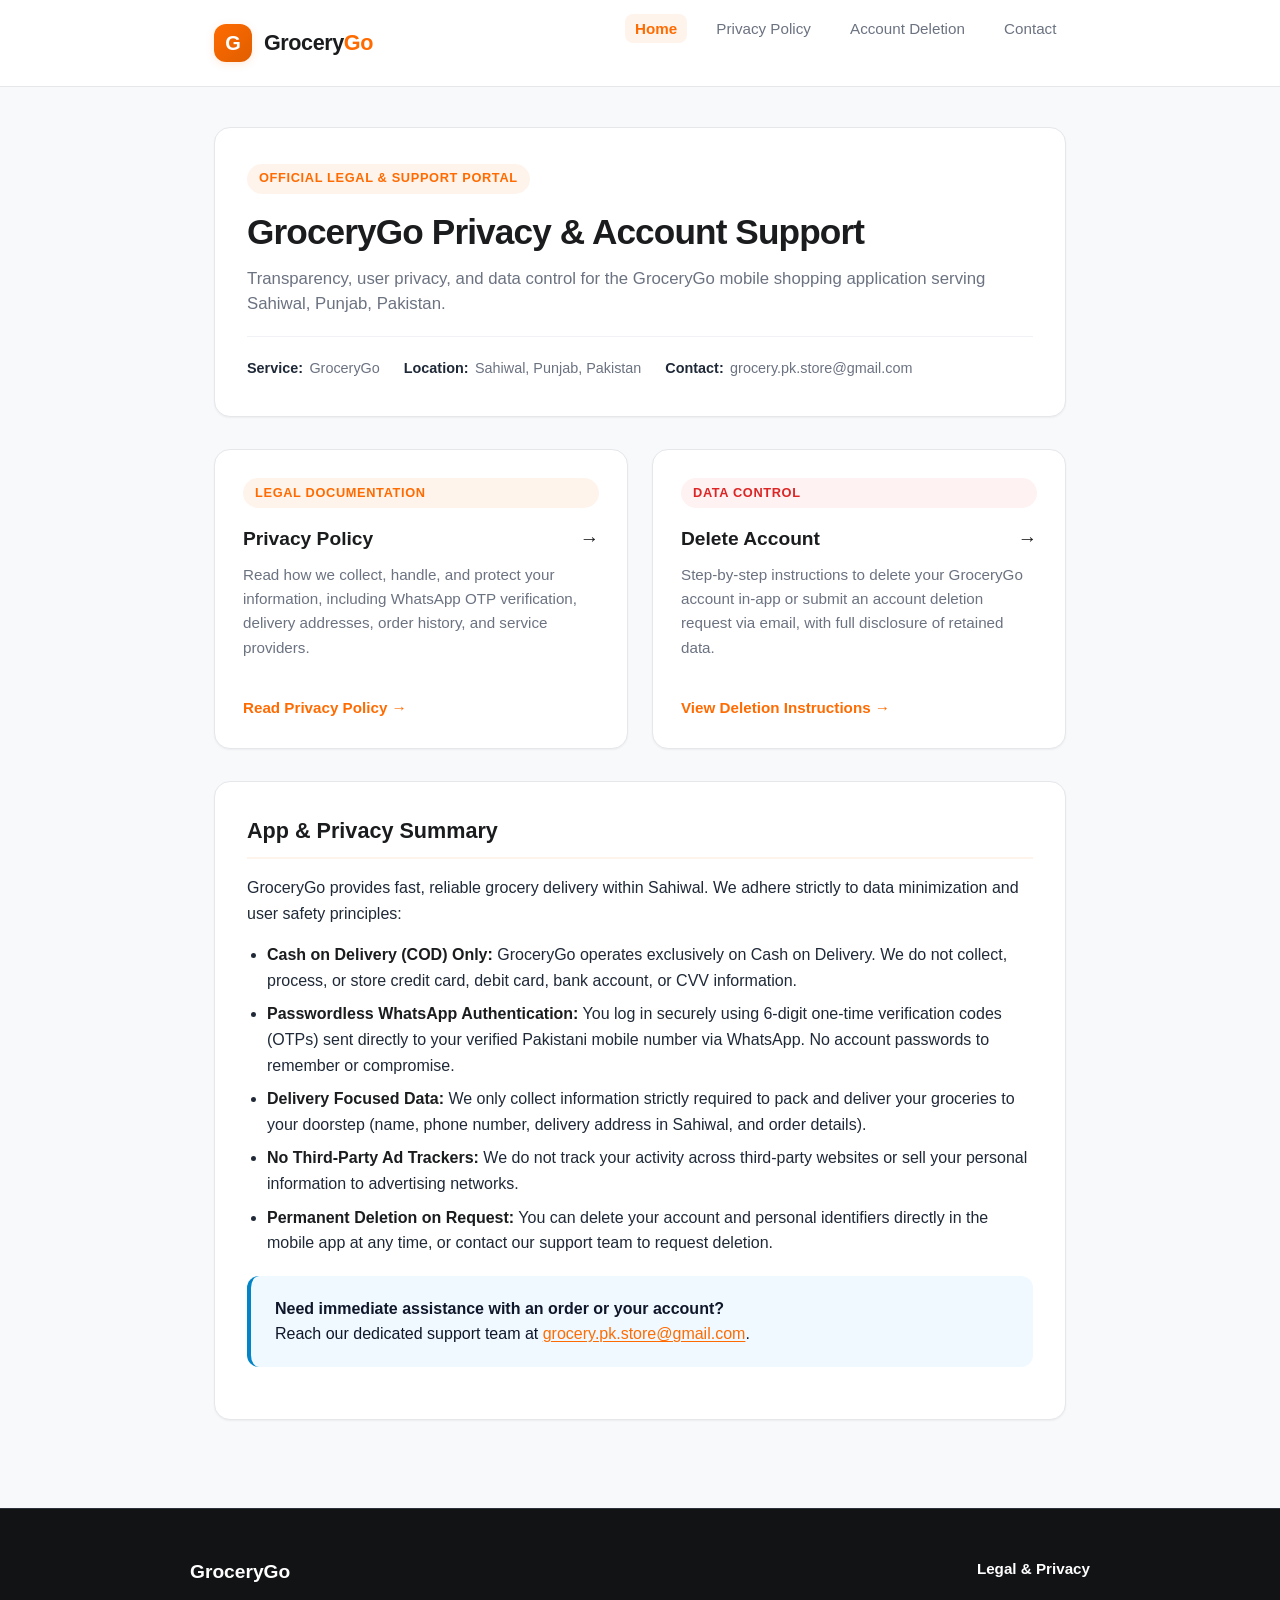
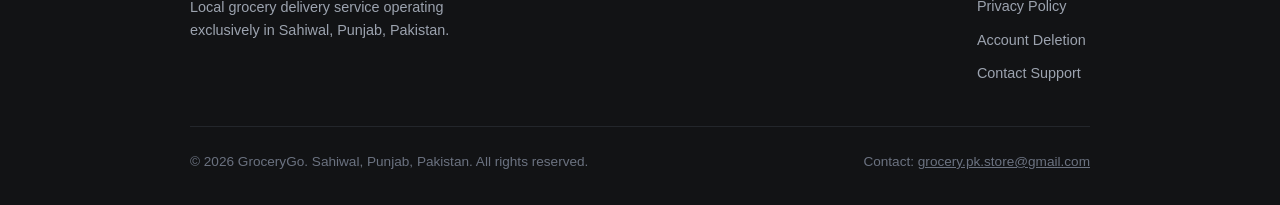
==== index.html @ 457ca1a8 "feat: add GroceryGo privacy and account deletion website" ====
﻿<!DOCTYPE html>
<html lang="en">
<head>
  <meta charset="UTF-8">
  <meta name="viewport" content="width=device-width, initial-scale=1.0">
  <title>GroceryGo — Privacy, Legal &amp; Account Support</title>
  <meta name="description" content="Official privacy policy, account deletion instructions, and legal support for the GroceryGo mobile application in Sahiwal, Punjab, Pakistan.">
  <link rel="stylesheet" href="styles.css">
</head>
<body>

  <!-- Site Navigation Header -->
  <header class="site-header">
    <div class="header-container">
      <a href="index.html" class="brand-link" aria-label="GroceryGo Home">
        <div class="brand-icon">G</div>
        <div class="brand-text">Grocery<span>Go</span></div>
      </a>
      <nav aria-label="Main Navigation">
        <ul class="nav-links">
          <li><a href="index.html" class="active">Home</a></li>
          <li><a href="privacy.html">Privacy Policy</a></li>
          <li><a href="delete-account.html">Account Deletion</a></li>
          <li><a href="mailto:grocery.pk.store@gmail.com">Contact</a></li>
        </ul>
      </nav>
    </div>
  </header>

  <!-- Main Content -->
  <main class="main-content">
    
    <!-- Hero Card -->
    <section class="hero-card">
      <span class="badge badge-primary">Official Legal &amp; Support Portal</span>
      <h1>GroceryGo Privacy &amp; Account Support</h1>
      <p class="subtitle">
        Transparency, user privacy, and data control for the GroceryGo mobile shopping application serving Sahiwal, Punjab, Pakistan.
      </p>
      <div class="meta-row">
        <div class="meta-item">
          <strong>Service:</strong> GroceryGo
        </div>
        <div class="meta-item">
          <strong>Location:</strong> Sahiwal, Punjab, Pakistan
        </div>
        <div class="meta-item">
          <strong>Contact:</strong> grocery.pk.store@gmail.com
        </div>
      </div>
    </section>

    <!-- Quick Navigation Action Cards -->
    <section class="grid-2">
      
      <!-- Privacy Policy Card -->
      <a href="privacy.html" class="action-card">
        <span class="badge badge-primary">Legal Documentation</span>
        <h3>Privacy Policy <span>&rarr;</span></h3>
        <p>
          Read how we collect, handle, and protect your information, including WhatsApp OTP verification, delivery addresses, order history, and service providers.
        </p>
        <span class="card-cta">Read Privacy Policy &rarr;</span>
      </a>

      <!-- Account Deletion Card -->
      <a href="delete-account.html" class="action-card">
        <span class="badge badge-danger">Data Control</span>
        <h3>Delete Account <span>&rarr;</span></h3>
        <p>
          Step-by-step instructions to delete your GroceryGo account in-app or submit an account deletion request via email, with full disclosure of retained data.
        </p>
        <span class="card-cta">View Deletion Instructions &rarr;</span>
      </a>

    </section>

    <!-- Essential App & Privacy Highlights -->
    <article class="content-card">
      <h2>App &amp; Privacy Summary</h2>
      <p>
        GroceryGo provides fast, reliable grocery delivery within Sahiwal. We adhere strictly to data minimization and user safety principles:
      </p>

      <ul>
        <li>
          <strong>Cash on Delivery (COD) Only:</strong> GroceryGo operates exclusively on Cash on Delivery. We do not collect, process, or store credit card, debit card, bank account, or CVV information.
        </li>
        <li>
          <strong>Passwordless WhatsApp Authentication:</strong> You log in securely using 6-digit one-time verification codes (OTPs) sent directly to your verified Pakistani mobile number via WhatsApp. No account passwords to remember or compromise.
        </li>
        <li>
          <strong>Delivery Focused Data:</strong> We only collect information strictly required to pack and deliver your groceries to your doorstep (name, phone number, delivery address in Sahiwal, and order details).
        </li>
        <li>
          <strong>No Third-Party Ad Trackers:</strong> We do not track your activity across third-party websites or sell your personal information to advertising networks.
        </li>
        <li>
          <strong>Permanent Deletion on Request:</strong> You can delete your account and personal identifiers directly in the mobile app at any time, or contact our support team to request deletion.
        </li>
      </ul>

      <div class="callout callout-info">
        <p>
          <strong>Need immediate assistance with an order or your account?</strong><br>
          Reach our dedicated support team at <a href="mailto:grocery.pk.store@gmail.com" class="inline-link">grocery.pk.store@gmail.com</a>.
        </p>
      </div>
    </article>

  </main>

  <!-- Site Footer -->
  <footer class="site-footer">
    <div class="footer-container">
      <div class="footer-top">
        <div class="footer-brand">
          <h4>GroceryGo</h4>
          <p>
            Local grocery delivery service operating exclusively in Sahiwal, Punjab, Pakistan.
          </p>
        </div>
        <div class="footer-links">
          <h5>Legal &amp; Privacy</h5>
          <ul>
            <li><a href="privacy.html">Privacy Policy</a></li>
            <li><a href="delete-account.html">Account Deletion</a></li>
            <li><a href="mailto:grocery.pk.store@gmail.com">Contact Support</a></li>
          </ul>
        </div>
      </div>
      <div class="footer-bottom">
        <div>&copy; 2026 GroceryGo. Sahiwal, Punjab, Pakistan. All rights reserved.</div>
        <div>Contact: <a href="mailto:grocery.pk.store@gmail.com" style="color: inherit;">grocery.pk.store@gmail.com</a></div>
      </div>
    </div>
  </footer>

</body>
</html>
---- styles.css ----
﻿:root {
  --primary: #FF6B00;
  --primary-hover: #E05E00;
  --primary-soft: #FFF4EC;
  --primary-glow: rgba(255, 107, 0, 0.15);
  --dark: #1A1C1E;
  --darker: #121315;
  --surface: #FFFFFF;
  --surface-alt: #F8F9FA;
  --border: #E5E7EB;
  --border-subtle: #F0F2F5;
  --text-main: #1F2937;
  --text-muted: #6B7280;
  --text-light: #9CA3AF;
  --danger: #DC2626;
  --danger-soft: #FEF2F2;
  --success: #059669;
  --success-soft: #ECFDF5;
  --radius-sm: 8px;
  --radius-md: 12px;
  --radius-lg: 16px;
  --shadow-sm: 0 1px 2px rgba(0, 0, 0, 0.05);
  --shadow-md: 0 4px 6px -1px rgba(0, 0, 0, 0.08), 0 2px 4px -2px rgba(0, 0, 0, 0.04);
  --shadow-lg: 0 10px 15px -3px rgba(0, 0, 0, 0.08), 0 4px 6px -4px rgba(0, 0, 0, 0.03);
  --max-width: 900px;
}

* {
  box-sizing: border-box;
  margin: 0;
  padding: 0;
}

html {
  font-family: -apple-system, BlinkMacSystemFont, "Segoe UI", Roboto, Helvetica, Arial, sans-serif;
  line-height: 1.6;
  color: var(--text-main);
  background-color: var(--surface-alt);
  -webkit-font-smoothing: antialiased;
}

body {
  min-height: 100vh;
  display: flex;
  flex-direction: column;
}

/* Header & Nav */
.site-header {
  background-color: var(--surface);
  border-bottom: 1px solid var(--border);
  position: sticky;
  top: 0;
  z-index: 50;
}

.header-container {
  max-width: var(--max-width);
  margin: 0 auto;
  padding: 1rem 1.5rem;
  display: flex;
  align-items: center;
  justify-content: space-between;
  flex-wrap: wrap;
  gap: 1rem;
}

.brand-link {
  display: flex;
  align-items: center;
  gap: 0.75rem;
  text-decoration: none;
  color: var(--dark);
}

.brand-icon {
  width: 38px;
  height: 38px;
  background: linear-gradient(135deg, var(--primary) 0%, #E05E00 100%);
  border-radius: var(--radius-md);
  display: flex;
  align-items: center;
  justify-content: center;
  color: #FFFFFF;
  font-weight: 800;
  font-size: 1.25rem;
  box-shadow: 0 2px 8px var(--primary-glow);
}

.brand-text {
  font-size: 1.35rem;
  font-weight: 800;
  letter-spacing: -0.02em;
  color: var(--dark);
}

.brand-text span {
  color: var(--primary);
}

.nav-links {
  display: flex;
  align-items: center;
  gap: 1.25rem;
  list-style: none;
}

.nav-links a {
  text-decoration: none;
  font-size: 0.95rem;
  font-weight: 500;
  color: var(--text-muted);
  transition: color 0.15s ease;
  padding: 0.35rem 0.6rem;
  border-radius: var(--radius-sm);
}

.nav-links a:hover {
  color: var(--primary);
  background-color: var(--primary-soft);
}

.nav-links a.active {
  color: var(--primary);
  font-weight: 600;
  background-color: var(--primary-soft);
}

/* Layout */
.main-content {
  flex: 1;
  max-width: var(--max-width);
  width: 100%;
  margin: 0 auto;
  padding: 2.5rem 1.5rem 4rem 1.5rem;
}

/* Hero / Header blocks */
.hero-card {
  background-color: var(--surface);
  border: 1px solid var(--border);
  border-radius: var(--radius-lg);
  padding: 2.25rem 2rem;
  margin-bottom: 2rem;
  box-shadow: var(--shadow-sm);
}

.badge {
  display: inline-flex;
  align-items: center;
  gap: 0.4rem;
  font-size: 0.8rem;
  font-weight: 600;
  text-transform: uppercase;
  letter-spacing: 0.05em;
  padding: 0.3rem 0.75rem;
  border-radius: 9999px;
  margin-bottom: 1rem;
}

.badge-primary {
  background-color: var(--primary-soft);
  color: var(--primary);
}

.badge-danger {
  background-color: var(--danger-soft);
  color: var(--danger);
}

.badge-success {
  background-color: var(--success-soft);
  color: var(--success);
}

h1 {
  font-size: 2.2rem;
  font-weight: 800;
  letter-spacing: -0.025em;
  color: var(--dark);
  margin-bottom: 0.75rem;
  line-height: 1.25;
}

.subtitle {
  font-size: 1.05rem;
  color: var(--text-muted);
  line-height: 1.5;
}

.meta-row {
  display: flex;
  flex-wrap: wrap;
  gap: 1.5rem;
  margin-top: 1.25rem;
  padding-top: 1.25rem;
  border-top: 1px solid var(--border-subtle);
  font-size: 0.9rem;
  color: var(--text-muted);
}

.meta-item {
  display: flex;
  align-items: center;
  gap: 0.4rem;
}

.meta-item strong {
  color: var(--text-main);
}

/* Content cards & sections */
.content-card {
  background-color: var(--surface);
  border: 1px solid var(--border);
  border-radius: var(--radius-lg);
  padding: 2rem;
  margin-bottom: 1.5rem;
  box-shadow: var(--shadow-sm);
}

h2 {
  font-size: 1.35rem;
  font-weight: 700;
  color: var(--dark);
  margin-bottom: 1rem;
  padding-bottom: 0.5rem;
  border-bottom: 2px solid var(--primary-soft);
  display: flex;
  align-items: center;
  gap: 0.6rem;
}

h3 {
  font-size: 1.1rem;
  font-weight: 600;
  color: var(--dark);
  margin: 1.25rem 0 0.5rem 0;
}

p {
  margin-bottom: 1rem;
  color: var(--text-main);
}

p:last-child {
  margin-bottom: 0;
}

ul, ol {
  margin: 0 0 1.25rem 1.25rem;
  color: var(--text-main);
}

li {
  margin-bottom: 0.5rem;
}

li strong {
  color: var(--dark);
}

/* Callout Boxes */
.callout {
  border-radius: var(--radius-md);
  padding: 1.25rem 1.5rem;
  margin: 1.25rem 0;
  border-left: 4px solid;
}

.callout-info {
  background-color: #F0F9FF;
  border-color: #0284C7;
  color: #0369A1;
}

.callout-info p {
  color: #0F172A;
}

.callout-warning {
  background-color: #FFFBEB;
  border-color: #F59E0B;
  color: #B45309;
}

.callout-warning p {
  color: #451A03;
}

.callout-danger {
  background-color: var(--danger-soft);
  border-color: var(--danger);
  color: #991B1B;
}

.callout-danger p {
  color: #7F1D1D;
}

.callout-success {
  background-color: var(--success-soft);
  border-color: var(--success);
  color: #065F46;
}

.callout-success p {
  color: #064E3B;
}

/* Action Cards on Landing */
.grid-2 {
  display: grid;
  grid-template-columns: repeat(auto-fit, minmax(280px, 1fr));
  gap: 1.5rem;
  margin-bottom: 2rem;
}

.action-card {
  background-color: var(--surface);
  border: 1px solid var(--border);
  border-radius: var(--radius-lg);
  padding: 1.75rem;
  text-decoration: none;
  color: inherit;
  transition: all 0.2s ease;
  display: flex;
  flex-direction: column;
  box-shadow: var(--shadow-sm);
}

.action-card:hover {
  transform: translateY(-2px);
  box-shadow: var(--shadow-md);
  border-color: var(--primary);
}

.action-card h3 {
  margin: 0 0 0.5rem 0;
  color: var(--dark);
  font-size: 1.2rem;
  display: flex;
  align-items: center;
  justify-content: space-between;
}

.action-card p {
  color: var(--text-muted);
  font-size: 0.95rem;
  flex: 1;
}

.card-cta {
  display: inline-flex;
  align-items: center;
  gap: 0.35rem;
  margin-top: 1.25rem;
  font-weight: 600;
  color: var(--primary);
  font-size: 0.95rem;
}

/* Steps list */
.step-item {
  display: flex;
  gap: 1rem;
  margin-bottom: 1.25rem;
  align-items: flex-start;
}

.step-number {
  flex-shrink: 0;
  width: 32px;
  height: 32px;
  border-radius: 50%;
  background-color: var(--primary-soft);
  color: var(--primary);
  font-weight: 700;
  display: flex;
  align-items: center;
  justify-content: center;
  font-size: 0.95rem;
}

.step-content {
  flex: 1;
}

.step-content strong {
  display: block;
  color: var(--dark);
  margin-bottom: 0.25rem;
}

/* Buttons and Links */
.btn {
  display: inline-flex;
  align-items: center;
  justify-content: center;
  gap: 0.5rem;
  padding: 0.75rem 1.5rem;
  font-weight: 600;
  font-size: 0.95rem;
  border-radius: var(--radius-md);
  text-decoration: none;
  transition: all 0.15s ease;
  cursor: pointer;
  border: 1px solid transparent;
}

.btn-primary {
  background-color: var(--primary);
  color: #FFFFFF;
}

.btn-primary:hover {
  background-color: var(--primary-hover);
  color: #FFFFFF;
}

.btn-outline {
  background-color: transparent;
  border-color: var(--border);
  color: var(--text-main);
}

.btn-outline:hover {
  border-color: var(--primary);
  color: var(--primary);
  background-color: var(--primary-soft);
}

.btn-danger {
  background-color: var(--danger);
  color: #FFFFFF;
}

.btn-danger:hover {
  background-color: #B91C1C;
}

a.inline-link {
  color: var(--primary);
  text-decoration: underline;
  text-underline-offset: 2px;
}

a.inline-link:hover {
  color: var(--primary-hover);
}

/* Table styles */
.data-table-wrapper {
  overflow-x: auto;
  margin: 1.25rem 0;
  border: 1px solid var(--border);
  border-radius: var(--radius-md);
}

.data-table {
  width: 100%;
  border-collapse: collapse;
  font-size: 0.95rem;
  text-align: left;
}

.data-table th,
.data-table td {
  padding: 0.85rem 1rem;
  border-bottom: 1px solid var(--border);
}

.data-table th {
  background-color: var(--surface-alt);
  font-weight: 600;
  color: var(--dark);
}

.data-table tr:last-child td {
  border-bottom: none;
}

/* Footer */
.site-footer {
  background-color: var(--darker);
  color: #9CA3AF;
  padding: 3rem 1.5rem 2rem 1.5rem;
  border-top: 1px solid #2D3139;
  margin-top: auto;
}

.footer-container {
  max-width: var(--max-width);
  margin: 0 auto;
  display: flex;
  flex-direction: column;
  gap: 2rem;
}

.footer-top {
  display: flex;
  flex-wrap: wrap;
  justify-content: space-between;
  gap: 2rem;
}

.footer-brand {
  max-width: 320px;
}

.footer-brand h4 {
  color: #FFFFFF;
  font-size: 1.2rem;
  margin-bottom: 0.5rem;
  font-weight: 700;
}

.footer-brand p {
  color: #9CA3AF;
  font-size: 0.9rem;
}

.footer-links h5 {
  color: #FFFFFF;
  font-size: 0.95rem;
  margin-bottom: 0.75rem;
  font-weight: 600;
}

.footer-links ul {
  list-style: none;
  margin: 0;
  padding: 0;
}

.footer-links li {
  margin-bottom: 0.5rem;
}

.footer-links a {
  color: #9CA3AF;
  text-decoration: none;
  font-size: 0.9rem;
  transition: color 0.15s ease;
}

.footer-links a:hover {
  color: var(--primary);
}

.footer-bottom {
  padding-top: 1.5rem;
  border-top: 1px solid #23262B;
  display: flex;
  flex-wrap: wrap;
  justify-content: space-between;
  align-items: center;
  gap: 1rem;
  font-size: 0.85rem;
  color: #6B7280;
}

@media (max-width: 640px) {
  h1 {
    font-size: 1.75rem;
  }
  
  .header-container {
    flex-direction: column;
    align-items: flex-start;
  }
  
  .nav-links {
    width: 100%;
    overflow-x: auto;
    padding-bottom: 0.25rem;
  }
  
  .content-card, .hero-card {
    padding: 1.5rem 1.25rem;
  }
  
  .footer-top {
    flex-direction: column;
  }
}
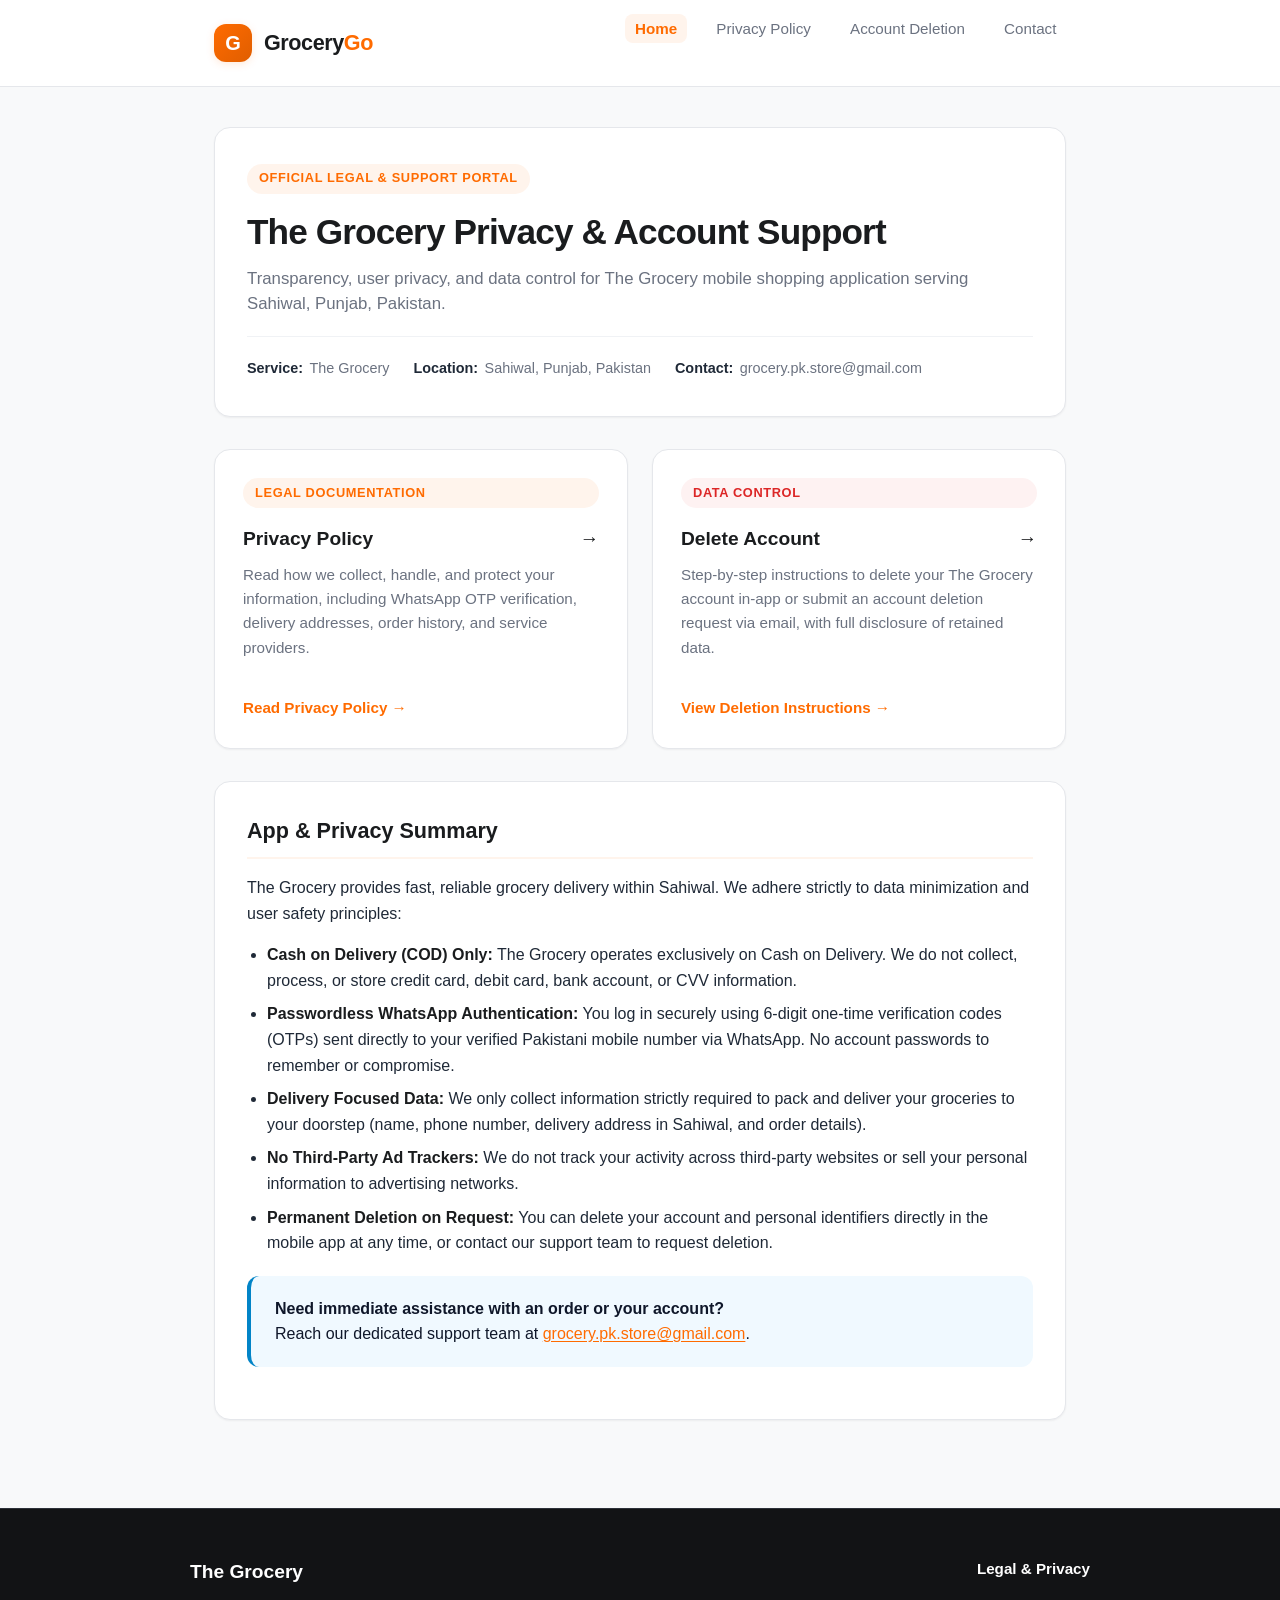
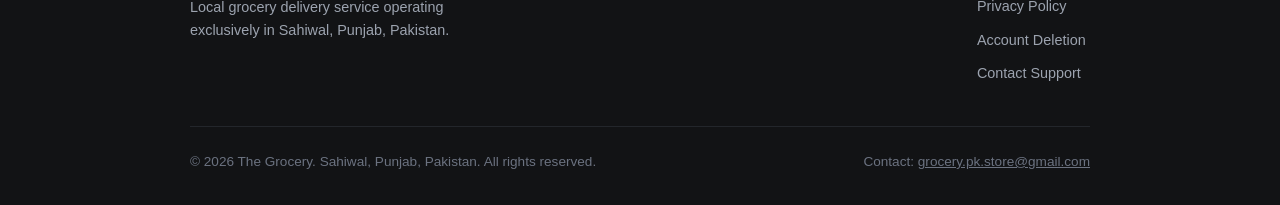
==== commit d802c437: "ll" ====
--- a/index.html
+++ b/index.html
@@ -3,8 +3,8 @@
 <head>
   <meta charset="UTF-8">
   <meta name="viewport" content="width=device-width, initial-scale=1.0">
-  <title>GroceryGo — Privacy, Legal &amp; Account Support</title>
-  <meta name="description" content="Official privacy policy, account deletion instructions, and legal support for the GroceryGo mobile application in Sahiwal, Punjab, Pakistan.">
+  <title>The Grocery — Privacy, Legal &amp; Account Support</title>
+  <meta name="description" content="Official privacy policy, account deletion instructions, and legal support for the The Grocery mobile application in Sahiwal, Punjab, Pakistan.">
   <link rel="stylesheet" href="styles.css">
 </head>
 <body>
@@ -12,7 +12,7 @@
   <!-- Site Navigation Header -->
   <header class="site-header">
     <div class="header-container">
-      <a href="index.html" class="brand-link" aria-label="GroceryGo Home">
+      <a href="index.html" class="brand-link" aria-label="The Grocery Home">
         <div class="brand-icon">G</div>
         <div class="brand-text">Grocery<span>Go</span></div>
       </a>
@@ -33,13 +33,13 @@
     <!-- Hero Card -->
     <section class="hero-card">
       <span class="badge badge-primary">Official Legal &amp; Support Portal</span>
-      <h1>GroceryGo Privacy &amp; Account Support</h1>
+      <h1>The Grocery Privacy &amp; Account Support</h1>
       <p class="subtitle">
-        Transparency, user privacy, and data control for the GroceryGo mobile shopping application serving Sahiwal, Punjab, Pakistan.
+        Transparency, user privacy, and data control for The Grocery mobile shopping application serving Sahiwal, Punjab, Pakistan.
       </p>
       <div class="meta-row">
         <div class="meta-item">
-          <strong>Service:</strong> GroceryGo
+          <strong>Service:</strong> The Grocery
         </div>
         <div class="meta-item">
           <strong>Location:</strong> Sahiwal, Punjab, Pakistan
@@ -68,7 +68,7 @@
         <span class="badge badge-danger">Data Control</span>
         <h3>Delete Account <span>&rarr;</span></h3>
         <p>
-          Step-by-step instructions to delete your GroceryGo account in-app or submit an account deletion request via email, with full disclosure of retained data.
+          Step-by-step instructions to delete your The Grocery account in-app or submit an account deletion request via email, with full disclosure of retained data.
         </p>
         <span class="card-cta">View Deletion Instructions &rarr;</span>
       </a>
@@ -79,12 +79,12 @@
     <article class="content-card">
       <h2>App &amp; Privacy Summary</h2>
       <p>
-        GroceryGo provides fast, reliable grocery delivery within Sahiwal. We adhere strictly to data minimization and user safety principles:
+        The Grocery provides fast, reliable grocery delivery within Sahiwal. We adhere strictly to data minimization and user safety principles:
       </p>
 
       <ul>
         <li>
-          <strong>Cash on Delivery (COD) Only:</strong> GroceryGo operates exclusively on Cash on Delivery. We do not collect, process, or store credit card, debit card, bank account, or CVV information.
+          <strong>Cash on Delivery (COD) Only:</strong> The Grocery operates exclusively on Cash on Delivery. We do not collect, process, or store credit card, debit card, bank account, or CVV information.
         </li>
         <li>
           <strong>Passwordless WhatsApp Authentication:</strong> You log in securely using 6-digit one-time verification codes (OTPs) sent directly to your verified Pakistani mobile number via WhatsApp. No account passwords to remember or compromise.
@@ -115,7 +115,7 @@
     <div class="footer-container">
       <div class="footer-top">
         <div class="footer-brand">
-          <h4>GroceryGo</h4>
+          <h4>The Grocery</h4>
           <p>
             Local grocery delivery service operating exclusively in Sahiwal, Punjab, Pakistan.
           </p>
@@ -130,7 +130,7 @@
         </div>
       </div>
       <div class="footer-bottom">
-        <div>&copy; 2026 GroceryGo. Sahiwal, Punjab, Pakistan. All rights reserved.</div>
+        <div>&copy; 2026 The Grocery. Sahiwal, Punjab, Pakistan. All rights reserved.</div>
         <div>Contact: <a href="mailto:grocery.pk.store@gmail.com" style="color: inherit;">grocery.pk.store@gmail.com</a></div>
       </div>
     </div>
@@ -138,3 +138,5 @@
 
 </body>
 </html>
+
+
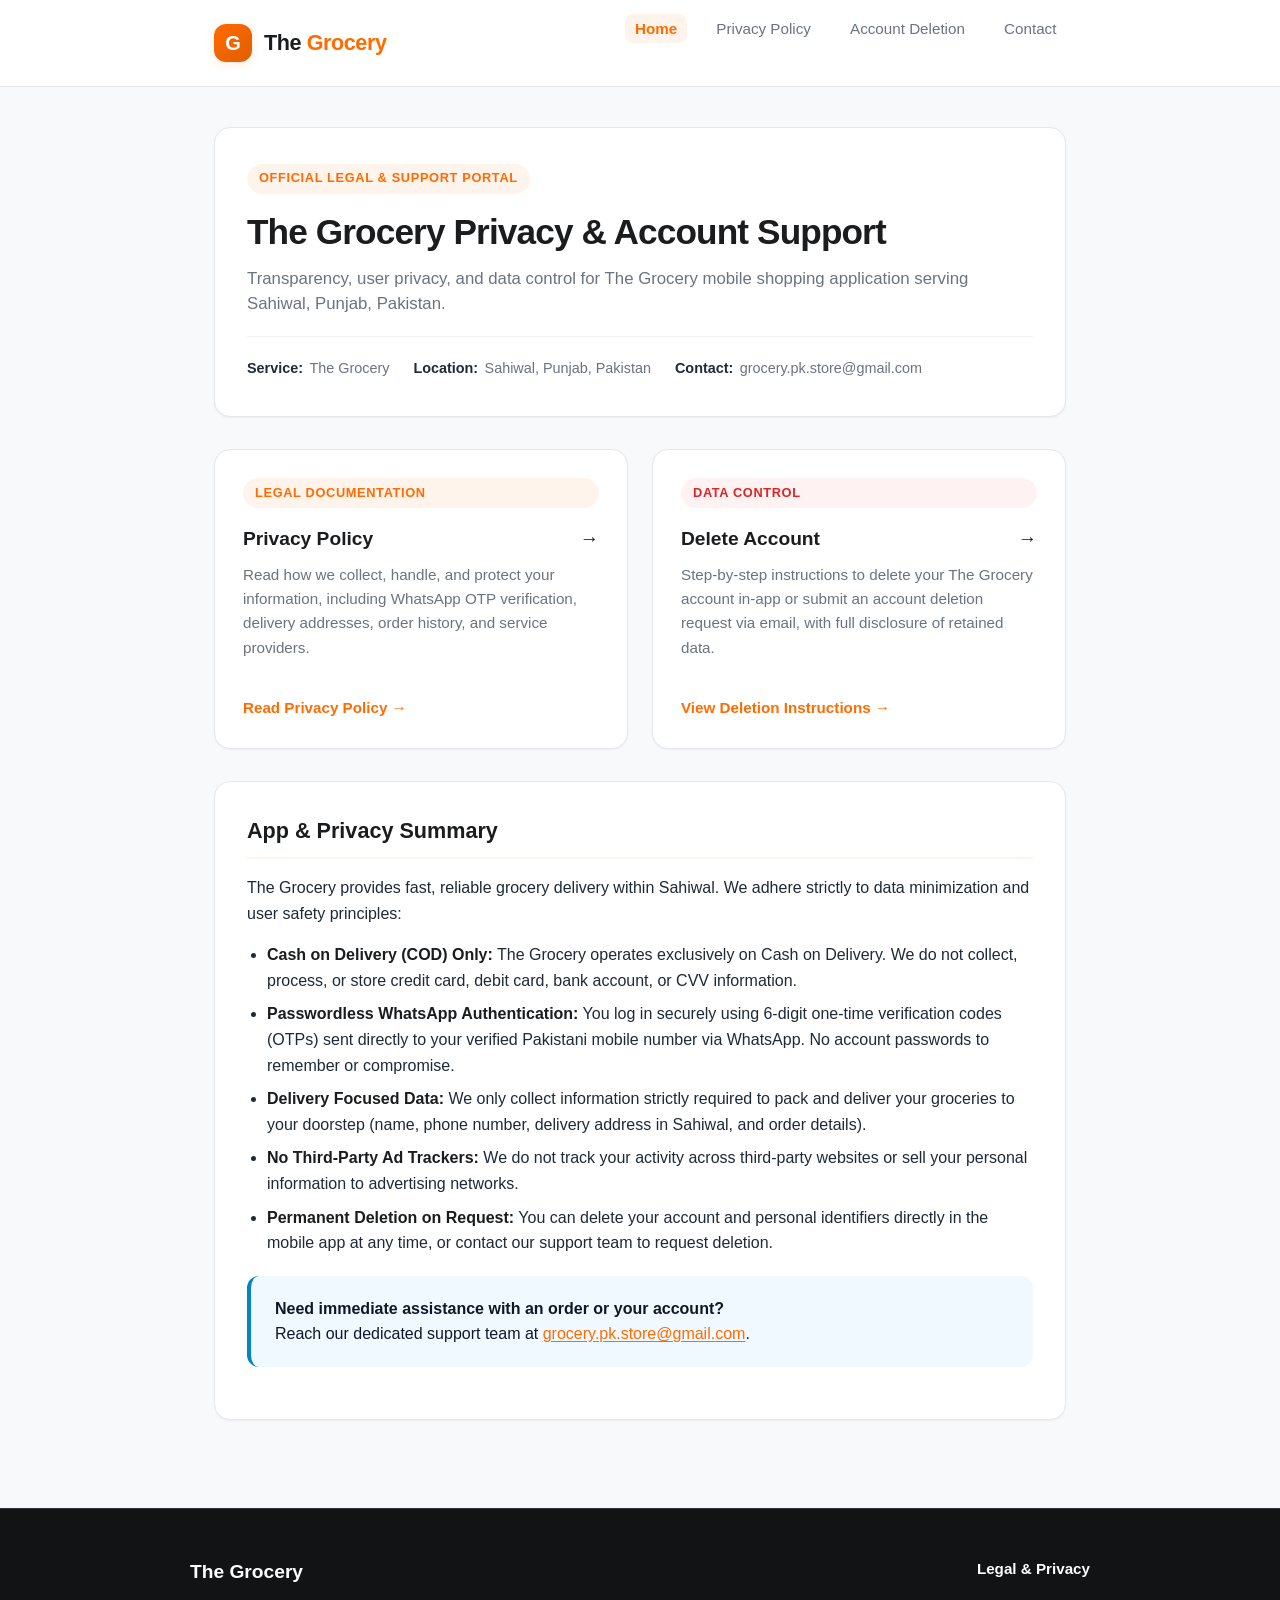
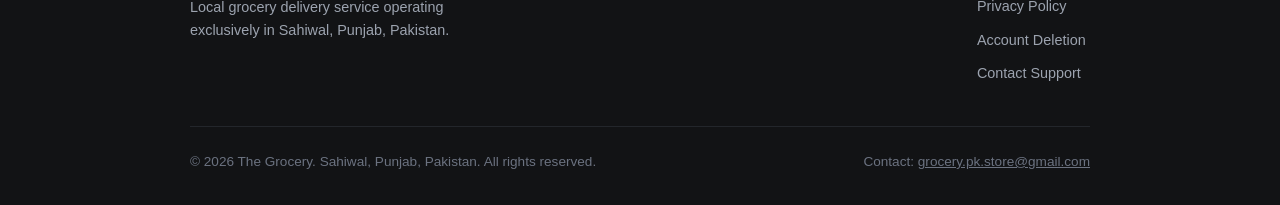
==== commit 7efea879: "refactor: rebrand service from GroceryGo to The Grocery" ====
--- a/index.html
+++ b/index.html
@@ -1,4 +1,4 @@
-﻿<!DOCTYPE html>
+<!DOCTYPE html>
 <html lang="en">
 <head>
   <meta charset="UTF-8">
@@ -14,7 +14,7 @@
     <div class="header-container">
       <a href="index.html" class="brand-link" aria-label="The Grocery Home">
         <div class="brand-icon">G</div>
-        <div class="brand-text">Grocery<span>Go</span></div>
+        <div class="brand-text">The <span>Grocery</span></div>
       </a>
       <nav aria-label="Main Navigation">
         <ul class="nav-links">
